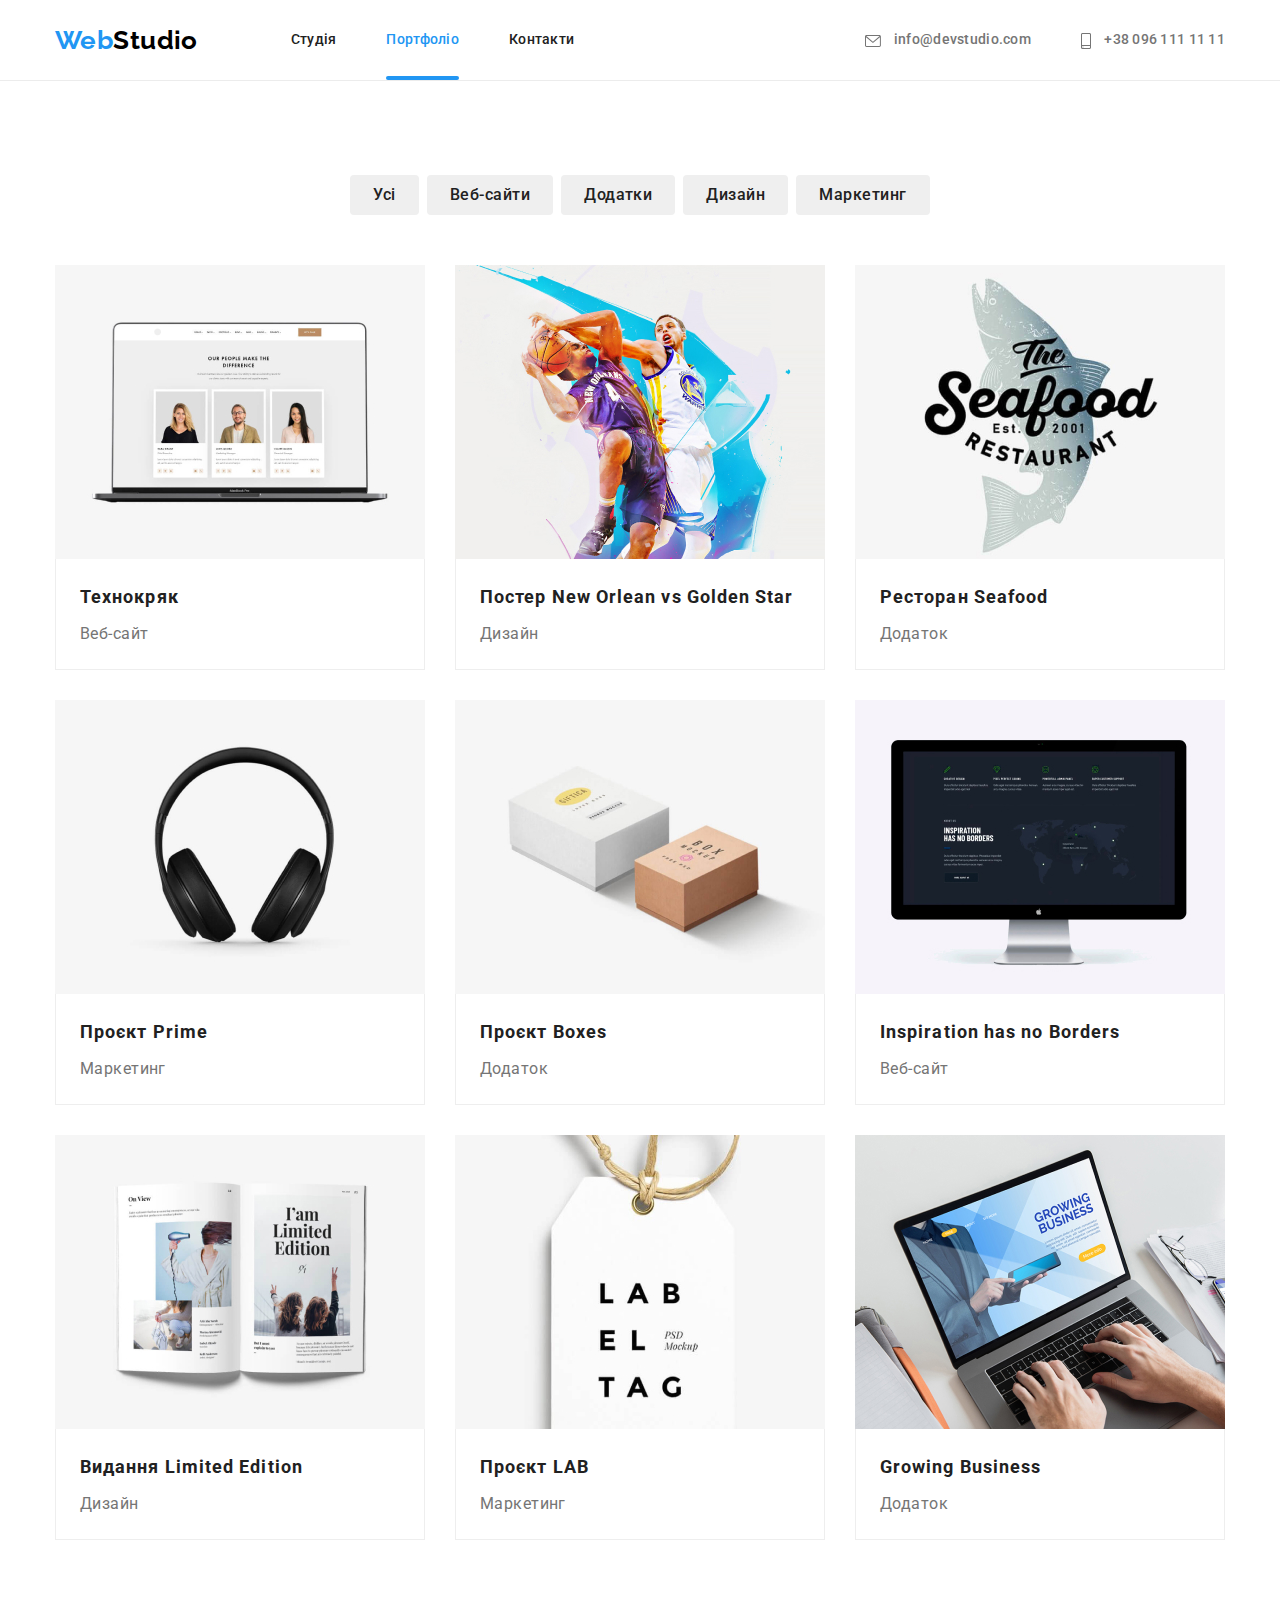
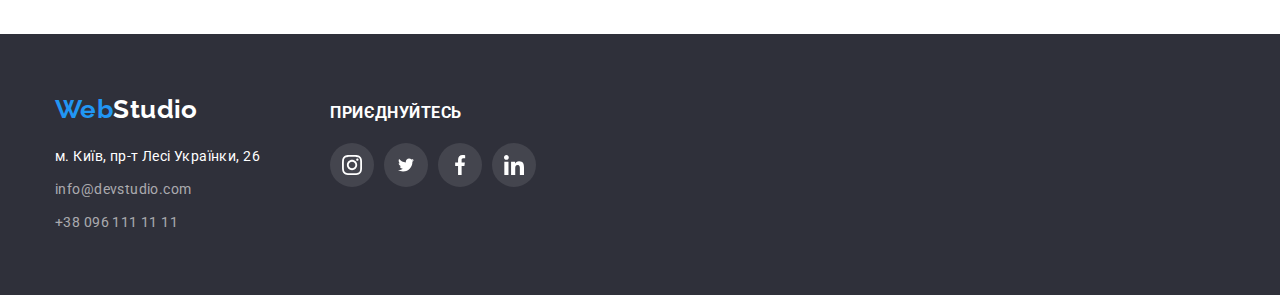
==== portfolio.html @ eaf41393 "add file" ====
<!DOCTYPE html>
<html lang="uk">
  <head>
    <meta charset="UTF-8" />
    <meta http-equiv="X-UA-Compatible" content="IE=edge" />
    <meta name="viewport" content="width=device-width, initial-scale=1.0" />
    <title>Портфоліо</title>
    <link
      href="https://fonts.googleapis.com/css2?family=Raleway:wght@700&family=Roboto:wght@400;500;700;900&display=swap"
      rel="stylesheet"
    />
    <link
      rel="stylesheet"
      href="https://cdnjs.cloudflare.com/ajax/libs/modern-normalize/1.1.0/modern-normalize.min.css"
    />
    <link rel="stylesheet" href="./css/style.css" />
  </head>
  <body>
    <header class="page-header">
      <div class="container main-nav">
        <nav class="nav-main">
          <a href="./index.html" class="logo"
            ><span class="logo-accent">Web</span>Studio</a
          >
          <ul class="site-nav">
            <li class="item"><a href="./index.html" class="link">Студія</a></li>
            <li class="item">
              <a href="" class="link current">Портфоліо</a>
            </li>
            <li class="item"><a href="" class="link">Контакти</a></li>
          </ul>
        </nav>
        <ul class="contact">
          <li class="item">
            <a href="mailto:info@devstudio.com" class="link telephone-mail">
              <svg class="icon-header" width="16" height="12">
                <use href="./images/symbol-defs.svg#icon-email"></use>
              </svg>
              info@devstudio.com</a
            >
          </li>
          <li class="item">
            <a href="tel:+380961111111" class="link telephone-mail">
              <svg class="icon-header" width="10" height="16">
                <use href="./images/symbol-defs.svg#icon-smartphone"></use>
              </svg>
              +38 096 111 11 11</a
            >
          </li>
        </ul>
      </div>
    </header>
    <main>
      <section class="section">
        <div class="container">
          <h1 class="visually-hidden">Портфоліо</h1>
          <ul class="ul-button">
            <li class="work-portf">
              <button type="button" class="filtr-button">Усі</button>
            </li>
            <li class="work-portf">
              <button type="button" class="filtr-button">Веб-сайти</button>
            </li>
            <li class="work-portf">
              <button type="button" class="filtr-button">Додатки</button>
            </li>
            <li class="work-portf">
              <button type="button" class="filtr-button">Дизайн</button>
            </li>
            <li class="work-portf">
              <button type="button" class="filtr-button">Маркетинг</button>
            </li>
          </ul>
          <ul class="ul-portfolio">
            <li class="example">
              <a href="" class="card">
                <div class="example-top-wrap">
                  <img
                    class="example-img"
                    src="./images/portfolio1.jpg"
                    alt="Технокряк"
                    width="370"
                    height="294"
                  />
                  <p class="example-top-text">
                    Ресурс пропонує комплексні пропозиції з різним рівнем
                    функціоналу та сервісів. Все це дозволить відвідувачу
                    отримати вичерпні відомості про компанію чи приватну особу.
                  </p>
                </div>
                <div class="content">
                  <h2 class="title">Технокряк</h2>
                  <p class="text-portf">Веб-сайт</p>
                </div>
              </a>
            </li>
            <li class="example">
              <a href="" class="card">
                <div class="example-top-wrap">
                <img
                  class="example-img"
                  src="./images/portfolio2.jpg"
                  alt="Постер New Orlean vs Golden Star"
                  width="370"
                  height="294"
                />
                <p class="example-top-text">
                  Ресурс пропонує комплексні пропозиції з різним рівнем
                  функціоналу та сервісів. Все це дозволить відвідувачу
                  отримати вичерпні відомості про компанію чи приватну особу.
                </p>
              </div>
                <div class="content">
                  <h2 class="title">Постер New Orlean vs Golden Star</h2>
                  <p class="text-portf">Дизайн</p>
                </div>
              </a>
            </li>
            <li class="example">
              <a href="" class="card">
                <div class="example-top-wrap">
                <img
                  class="example-img"
                  src="./images/portfolio3.jpg"
                  alt="Ресторан Seafood"
                  width="370"
                  height="294"
                />
                <p class="example-top-text">
                  Ресурс пропонує комплексні пропозиції з різним рівнем
                  функціоналу та сервісів. Все це дозволить відвідувачу
                  отримати вичерпні відомості про компанію чи приватну особу.
                </p>
              </div>
                <div class="content">
                  <h2 class="title">Ресторан Seafood</h2>
                  <p class="text-portf">Додаток</p>
                </div>
              </a>
            </li>
            <li class="example">
              <a href="" class="card">
                <div class="example-top-wrap">
                <img
                  class="example-img"
                  src="./images/portfolio4.jpg"
                  alt="Проєкт Prime"
                  width="370"
                  height="294"
                />
                <p class="example-top-text">
                  Ресурс пропонує комплексні пропозиції з різним рівнем
                  функціоналу та сервісів. Все це дозволить відвідувачу
                  отримати вичерпні відомості про компанію чи приватну особу.
                </p>
              </div>
                <div class="content">
                  <h2 class="title">Проєкт Prime</h2>
                  <p class="text-portf">Маркетинг</p>
                </div>
              </a>
            </li>
            <li class="example">
              <a href="" class="card">
                <div class="example-top-wrap">
                <img
                  class="example-img"
                  src="./images/portfolio5.jpg"
                  alt="Проєкт Boxes"
                  width="370"
                  height="294"
                />
                <p class="example-top-text">
                  Ресурс пропонує комплексні пропозиції з різним рівнем
                  функціоналу та сервісів. Все це дозволить відвідувачу
                  отримати вичерпні відомості про компанію чи приватну особу.
                </p>
              </div>
                <div class="content">
                  <h2 class="title">Проєкт Boxes</h2>
                  <p class="text-portf">Додаток</p>
                </div>
              </a>
            </li>
            <li class="example">
              <a href="" class="card">
                <div class="example-top-wrap">
                <img
                  class="example-img"
                  src="./images/portfolio6.jpg"
                  alt="Inspiration has no Borders"
                  width="370"
                  height="294"
                />
                <p class="example-top-text">
                  Ресурс пропонує комплексні пропозиції з різним рівнем
                  функціоналу та сервісів. Все це дозволить відвідувачу
                  отримати вичерпні відомості про компанію чи приватну особу.
                </p>
              </div>
                <div class="content">
                  <h2 class="title">Inspiration has no Borders</h2>
                  <p class="text-portf">Веб-сайт</p>
                </div>
              </a>
            </li>
            <li class="example">
              <a href="" class="card">
                <div class="example-top-wrap">
                <img
                  class="example-img"
                  src="./images/portfolio7.jpg"
                  alt="Видання Limited Edition"
                  width="370"
                  height="294"
                />
                <p class="example-top-text">
                  Ресурс пропонує комплексні пропозиції з різним рівнем
                  функціоналу та сервісів. Все це дозволить відвідувачу
                  отримати вичерпні відомості про компанію чи приватну особу.
                </p>
              </div>
                <div class="content">
                  <h2 class="title">Видання Limited Edition</h2>
                  <p class="text-portf">Дизайн</p>
                </div>
              </a>
            </li>
            <li class="example">
              <a href="" class="card">
                <div class="example-top-wrap">
                <img
                  class="example-img"
                  src="./images/portfolio8.jpg"
                  alt="Проєкт LAB"
                  width="370"
                  height="294"
                />
                <p class="example-top-text">
                  Ресурс пропонує комплексні пропозиції з різним рівнем
                  функціоналу та сервісів. Все це дозволить відвідувачу
                  отримати вичерпні відомості про компанію чи приватну особу.
                </p>
              </div>
                <div class="content">
                  <h2 class="title">Проєкт LAB</h2>
                  <p class="text-portf">Маркетинг</p>
                </div>
              </a>
            </li>
            <li class="example">
              <div class="example-top-wrap">
              <a href="" class="card">
                <img
                  class="example-img"
                  src="./images/portfolio9.jpg"
                  alt="Growing Business"
                  width="370"
                  height="294"
                />
                <p class="example-top-text">
                  Ресурс пропонує комплексні пропозиції з різним рівнем
                  функціоналу та сервісів. Все це дозволить відвідувачу
                  отримати вичерпні відомості про компанію чи приватну особу.
                </p>
              </div>
                <div class="content">
                  <h2 class="title">Growing Business</h2>
                  <p class="text-portf">Додаток</p>
                </div>
              </a>
            </li>
          </ul>
        </div>
      </section>
    </main>
    <footer class="foot-site">
      <div class="container footer">
        <div class="footer-contact">
          <a href="./index.html" class="logo-footer"
            ><span class="logo-accent">Web</span>Studio</a
          >
          <address>
            <ul class="contact-footer">
              <li>
                <a href="" class="linkWhite">м. Київ, пр-т Лесі Українки, 26</a>
              </li>
              <li class="adress footer">
                <a href="mailto:info@devstudio.com" class="link-footer"
                  >info@devstudio.com</a
                >
              </li>
              <li class="adress footer">
                <a href="tel:+380961111111" class="link-footer"
                  >+38 096 111 11 11</a
                >
              </li>
            </ul>
          </address>
        </div>
        <div class="footer-link">
          <h3 class="footer-title">Приєднуйтесь</h3>
          <ul class="footer-social">
            <li class="footer-social-list">
              <a
                href=""
                class="footer-social-item"
                target="_blank"
                rel="noopener noreferrer nofollow"
              >
                <svg class="footer-social-icon" width="20" height="20">
                  <use
                    href="./images/symbol-defs.svg#icon-instagram"
                    class=""
                  ></use>
                </svg>
              </a>
            </li>
            <li class="footer-social-list">
              <a
                href=""
                class="footer-social-item"
                target="_blank"
                rel="noopener noreferrer nofollow"
              >
                <svg class="footer-social-icon" wight="20" height="16">
                  <use href="./images/symbol-defs.svg#icon-twitter-1"></use>
                </svg>
              </a>
            </li>
            <li class="footer-social-list">
              <a
                href=""
                class="footer-social-item"
                target="_blank"
                rel="noopener noreferrer nofollow"
              >
                <svg class="footer-social-icon" wight="10" height="20">
                  <use href="./images/symbol-defs.svg#icon-facebook-1"></use>
                </svg>
              </a>
            </li>
            <li class="footer-social-list">
              <a
                href=""
                class="footer-social-item"
                target="_blank"
                rel="noopener noreferrer nofollow"
              >
                <svg class="footer-social-icon" wight="20" height="20">
                  <use href="./images/symbol-defs.svg#icon-linkedin"></use>
                </svg>
              </a>
            </li>
          </ul>
        </div>
      </div>
    </footer>
  </body>
</html>
---- css/style.css ----
:root {
  --primary-text-color: #212121;
  --title-text-color: #757575;
  --accent-color: #2196f3;
  --primary-white-color: #ffffff;
  --primary-color-logo: #000000;
  --background-color-hero-batton: #188ce8;
  --background-color-hero: #2f303a;
  --border-portfolio: #eeeeee;
  --header-color-border: #ececec;
  --background-color-profess: #f5f4fa;
  --portfolio-background: #f5f5f5;
  --svg-color: #afb1b8;
  --icon-footer-bg: rgba(255, 255, 255, 0.1);
}

body {
  background-color: var(--primary-white-color);
  color: var(--primary-text-color);
  font-family: Roboto, sans-serif;
  font-size: 14px;
  letter-spacing: 0.03em;
}

li {
  list-style-type: none;
  padding-bottom: 0;
  padding-top: 0;
}

ul {
  padding-left: 0;
}

h1,
h2,
h3,
p,
ul {
  margin-top: 0;
  margin-bottom: 0;
}

.page-header {
  border-bottom: 1px solid var(--header-color-border);
}

.container {
  margin-left: auto;
  margin-right: auto;
  max-width: 1200px;
  padding-left: 15px;
  padding-right: 15px;
  /* outline: 2px solid tomato; */
}

.main-nav {
  display: flex;
  align-items: center;
}

.nav-main {
  display: flex;
  align-items: center;
}

.section {
  padding-top: 94px;
  padding-bottom: 94px;
}

.logo {
  margin-right: 93px;
  padding-top: 24px;
  padding-bottom: 24px;

  font-family: "Raleway";
  font-weight: 700;
  font-size: 26px;
  line-height: 1.19;
  color: var(--primary-color-logo);
  text-decoration: none;
}

.logo-accent {
  color: var(--accent-color);
}

/* Site nav */
.contact,
.site-nav {
  display: flex;
  margin-top: 0;
  margin-bottom: 0;
}

.contact {
  margin-left: auto;
}
.site-nav .item + .item,
.contact .item + .item {
  margin-left: 50px;
  /* .site-nav .item:not(:last-child) {
        margin-right: 50px; */
}

.site-nav .link {
  display: block;
  padding-top: 32px;
  padding-bottom: 32px;

  color: var(--primary-text-color);
  font-weight: 500;
  line-height: 1.14;
  letter-spacing: 0.02em;
  text-decoration: none;
  transition: color 250ms cubic-bezier(0.4, 0, 0.2, 1);
}

.site-nav .link:hover,
.site-nav .link:focus {
  color: var(--accent-color);
}

.site-nav .link.current {
  color: var(--accent-color);
  position: relative;
}

.site-nav .current::after {
  position: absolute;
  bottom: 0;
  left: 0;
  width: 100%;
  content: "";
  height: 4px;
  border-radius: 4px;
  background-color: var(--accent-color);
}

.contact .link {
  color: var(--title-text-color);
  font-weight: 500;
  line-height: 1.14;
  letter-spacing: 0.02em;
  text-decoration: none;
  padding-top: 32px;
  padding-bottom: 32px;
  transition: color 250ms cubic-bezier(0.4, 0, 0.2, 1);
}

.contact .link:hover,
.contact .link:focus {
  color: var(--accent-color);
}

.telephone-mail:hover,
.telephone-mail:focus {
  color: var(--accent-color);
}
.icon-header {
  vertical-align: middle;
  fill: currentColor;
  margin-right: 10px;
}
/* Page header */
.page-header {
  background-color: var(--primary-white-color);
}

/* HERO*/
.hero {
  text-align: center;
  padding-top: 200px;
  padding-bottom: 200px;
  background-color: var(--background-color-hero);
}

.overlay {
  max-width: 1600px;
  height: 600px;
  margin-left: auto;
  margin-right: auto;
  background-image: linear-gradient(to right, #2f303a66 0%, #2f303a66 100%),
    url("../images/hero.jpg");
  background-position: center;
}

.hero-title {
  width: 696px;
  margin-bottom: 30px;
  margin-left: auto;
  margin-right: auto;

  color: var(--primary-white-color);
  font-weight: 900;
  font-size: 44px;
  line-height: 1.36;
  letter-spacing: 0.06em;
  text-transform: uppercase;
}

.hero-button {
  display: inline-block;
  border-style: none;
  border-radius: 4px;
  padding: 10px 32px;
  min-width: 216px;

  color: var(--primary-white-color);
  background-color: var(--accent-color);
  font-family: inherit;
  font-weight: 700;
  font-size: 16px;
  line-height: 1.88;
  letter-spacing: 0.06em;
  cursor: pointer;
  box-shadow: 0px 4px 4px rgba(0, 0, 0, 0.15);
  transition: background-color 250ms cubic-bezier(0.4, 0, 0.2, 1);
}

.hero-button:hover,
.hero-button:focus {
  background-color: var(--background-color-hero-batton);
}

/* benefits */
.benefits {
  display: flex;
  flex-wrap: wrap;
  padding-left: 0;
  list-style: none;
}

.benefit {
  width: 270px;
}

.benefits .benefit + .benefit {
  margin-left: 30px;
}
.benefit-blok {
  display: flex;
  justify-content: center;
  align-items: center;
  width: 270px;
  height: 120px;
  border-radius: 4px;
  margin-bottom: 30px;
  background-color: var(--background-color-profess);
}

.benefits-list {
  color: var(--primary-text-color);
  font-size: 14px;
  font-weight: 700;
  line-height: 1.14;
}

.text {
  margin-top: 10px;
  color: var(--title-text-color);
  line-height: 1.71;
}

/* Work end Comanda */
.container-prof {
  display: flex;
}
.container-prof .foto + .foto {
  margin-left: 30px;
}

.section.works {
  padding-top: 0;
}

.section.prof {
  background-color: var(--background-color-profess);
}

.work,
.comanda {
  margin-bottom: 50px;

  font-weight: 700;
  font-size: 36px;
  line-height: 1.17;
  text-align: center;
}

.work-list {
  display: flex;
  font-size: 0;
}
.work-image {
  display: block;
}

.image-link {
  position: relative;
}

.work-title {
  position: absolute;
  display: flex;
  font-weight: 700;
  font-size: 14px;
  line-height: 1.14;
  text-align: center;
  letter-spacing: 0.03em;
  text-transform: uppercase;
  color: var(--primary-white-color);

  width: 100%;
  height: 70px;
  background-image: linear-gradient(rgba(0, 0, 0, 0.5), rgba(0, 0, 0, 0.5));
  justify-content: center;
  align-items: center;
  bottom: 0;
  right: 0;
}

.work-list .image-link + .image-link {
  margin-left: 30px;
}

.about-team {
  padding: 30px 0;
  text-align: center;
}

.comanda-teams {
  display: flex;
}

.comanda-element {
  font-weight: 500;
  font-size: 16px;
  line-height: 1.19;
}

.professional {
  margin-top: 10px;
  color: var(--title-text-color);
  font-size: 16px;
  line-height: 1.19;
}

.foto {
  background-color: var(--primary-white-color);
  box-shadow: 0px 1px 3px rgba(0, 0, 0, 0.12), 0px 1px 1px rgba(0, 0, 0, 0.14),
    0px 2px 1px rgba(0, 0, 0, 0.2);
  border-radius: 0px 0px 4px 4px;
}
.social {
  display: flex;
  padding: 0;
  margin-right: 32px;
  margin-left: 32px;
  list-style: none;
  margin-top: 16px;
}

.social-item {
  display: flex;
  width: 44px;
  height: 44px;
  color: var(--svg-color);
  border-radius: 50%;
  justify-content: center;
  align-items: center;
  transition: color 250ms cubic-bezier(0.4, 0, 0.2, 1),
    background-color 250ms cubic-bezier(0.4, 0, 0.2, 1);
}

.social-icon {
  fill: currentColor;
}

.social-item:hover,
.social-item:focus {
  color: var(--primary-white-color);
  background-color: var(--accent-color);
}

.social .social-list + .social-list {
  margin-left: 10px;
}

.clients {
  margin-bottom: 50px;
  font-weight: 700;
  font-size: 36px;
  line-height: 1.17;
  text-align: center;
}

.clients-list {
  display: flex;
  flex-wrap: wrap;
  margin: 0;
  padding: 0;
  list-style: none;
}

.clients-item:not(:last-child) {
  margin-right: 30px;
}

.clients-item {
  width: 170px;
  height: 92px;
  justify-content: center;
}
.clients-link {
  display: inline-flex;
  width: 170px;
  height: 92px;
  color: var(--svg-color);
  border: 1px solid var(--svg-color);
  border-radius: 4px;
  align-items: center;
  justify-content: center;
  transition: color 250ms cubic-bezier(0.4, 0, 0.2, 1),
    background-color 250ms cubic-bezier(0.4, 0, 0.2, 1);
}
.client-icon {
  fill: currentColor;
}
.clients-link:hover,
.clients-link:focus {
  border: 1px solid var(--accent-color);
  color: var(--accent-color);
}
/* Footer */
.foot-site {
  background-color: var(--background-color-hero);
  padding-top: 60px;
  padding-bottom: 60px;
}

.logo-footer {
  display: block;
  margin-bottom: 20px;

  font-family: "Raleway";
  font-weight: 700;
  font-size: 26px;
  line-height: 1.19;
  color: var(--primary-white-color);
  text-decoration: none;
}

.contact-footer .linkWhite {
  color: var(--primary-white-color);
  text-decoration: none;
  font-size: 14px;
  font-style: normal;
  line-height: 1.71;
  transition: color 250ms cubic-bezier(0.4, 0, 0.2, 1);
}

.contact-footer .link-footer:hover,
.contact-footer .link-footer:focus {
  color: var(--accent-color);
}

.link-footer {
  display: block;
  color: rgba(255, 255, 255, 0.6);
  font-size: 14px;
  line-height: 1.71;
  font-style: normal;
  text-decoration: none;
  display: block;
  margin-top: 9px;
  transition: color 250ms cubic-bezier(0.4, 0, 0.2, 1);
}
.contact-footer .linkWhite:hover,
.contact-footer .linkWhite:focus {
  color: var(--accent-color);
}

.footer-social {
  display: flex;
  padding: 0;
  list-style: none;
  margin-top: 16px;
}

.footer-social-item {
  display: flex;
  width: 44px;
  height: 44px;
  color: var(--primary-white-color);
  background-color: var(--icon-footer-bg);
  border-radius: 50%;
  justify-content: center;
  align-items: center;
  transition: background-color 250ms cubic-bezier(0.4, 0, 0.2, 1);
}

.footer-social-icon {
  fill: currentColor;
}

.footer-social-item:hover,
.footer-social-item:focus {
  background-color: var(--accent-color);
}

.footer-social .footer-social-list + .footer-social-list {
  margin-left: 10px;
}

.footer-title {
  color: var(--primary-white-color);
  font-weight: 700;
  letter-spacing: 0.03em;
  font-family: inherit;
  margin-bottom: 20px;
  text-transform: uppercase;
}

.container.footer {
  display: flex;
  align-items: baseline;
}

.footer-link {
  margin-left: 70px;
}

/* PORTFOLIO */
.content .title {
  margin-top: 0px;
  margin-bottom: 4px;

  color: var(--primary-text-color);
  font-weight: 700;
  font-size: 18px;
  line-height: 2;
  letter-spacing: 0.06em;
  text-decoration: none;
}

.text-portf {
  margin-top: 0;
  margin-bottom: 0px;

  color: var(--title-text-color);
  font-size: 16px;
  line-height: 1.88;
  text-decoration: none;
}

.filtr-button {
  border-radius: 4px;
  border-style: none;
  padding: 6px 22px;

  color: var(--primary-text-color);
  font-weight: 500;
  font-size: 16px;
  line-height: 1.62;
  text-align: center;
  letter-spacing: 0.03em;
  font-family: inherit;
  cursor: pointer;
  border: 1px solid transparent;
  transition: color 250ms cubic-bezier(0.4, 0, 0.2, 1),
    background-color 250ms cubic-bezier(0.4, 0, 0.2, 1),
    box-shadow 250ms cubic-bezier(0.4, 0, 0.2, 1);
}

.filtr-button:hover,
.filtr-button:focus {
  color: var(--primary-white-color);
  background-color: var(--accent-color);
  box-shadow: 0px 3px 1px rgba(0, 0, 0, 0.1), 0px 1px 2px rgba(0, 0, 0, 0.08),
    0px 2px 2px rgba(0, 0, 0, 0.12);
}

.work-portf {
  padding-bottom: 0;
}
.card {
  display: block;
  text-decoration: none;
  transition: box-shadow 250ms cubic-bezier(0.4, 0, 0.2, 1);
}
.card:hover,
.card:focus {
  box-shadow: 1px 4px 6px rgba(0, 0, 0, 0.16), 0px 4px 4px rgba(0, 0, 0, 0.06),
    0px 1px 1px rgba(0, 0, 0, 0.12);
}

.card.text-portf {
  margin-top: 4px;
  transition: transform 250ms cubic-bezier(0.4, 0, 0.2, 1);
}
.example:hover .example-top-text {
  transform: translateY(0);
}

.example-top-wrap {
  position: relative;
  overflow: hidden;
}

.example-top-text {
  position: absolute;
  top: 0;
  color: var(--primary-white-color);
  font-size: 18px;
  line-height: 1.56;
  letter-spacing: 0.03em;

  background-color: rgba(33, 150, 243, 0.9);
  padding: 40px;
  height: 100%;
  transform: translateY(100%);
  transition: transform 300ms ease;
  overflow: auto;
}

.ul-button {
  display: flex;
  flex-wrap: wrap;
  justify-content: center;
  gap: 8px;
  margin-top: 0;
  margin-bottom: 50px;
  padding-left: 0;
  list-style: none;
}

.ul-portfolio {
  display: flex;
  flex-wrap: wrap;
  margin-top: 0;
  margin-bottom: 0;
  padding-left: 0;
  list-style: none;
}

.example {
  margin-right: 30px;
  margin-bottom: 30px;
}

.example:nth-child(3n) {
  margin-right: 0;
}

.example:nth-last-child(-n + 3) {
  margin-bottom: 0;
}

.example-img {
  display: block;
  max-width: 100%;
  height: auto;
}
.content {
  border: 1px solid var(--border-portfolio);
  padding: 20px 24px;
  border-top: none;
}

.visually-hidden {
  position: absolute;
  white-space: nowrap;
  width: 1px;
  height: 1px;
  overflow: hidden;
  border: 0;
  padding: 0;
  clip: rect(0 0 0 0);
  clip-path: inset(50%);
  margin: -1px;
}
.backdrop {
  position: fixed;
  top: 0;
  left: 0;
  width: 100%;
  height: 100%;
  background-color: rgba(0, 0, 0, 0.5);
  transition: opacity 300ms linear, visibility 300ms linear;
}

.modal {
  height: 581px;
  width: 528px;
  background-color: #ffffff;
  position: absolute;
  top: 50%;
  left: 50%;
  transform: translate(-50%, -50%) scaleX(1) rotate(0);
  transition: transform 300ms linear;
}

.backdrop.is-hidden .modal {
  transform: translate(-50%, 0%) scaleX(0) rotate(-45deg);
}

.backdrop.is-hidden {
  visibility: hidden;
  opacity: 0;
  pointer-events: none;
}

.close-btn {
  position: absolute;
  top: 8px;
  right: 8px;
  border: 1px solid rgba(0, 0, 0, 0.2);
  border-radius: 50%;
  background-color: transparent;
  height: 30px;
  width: 30px;
  display: flex;
  align-items: center;
  justify-content: center;
  cursor: pointer;
}
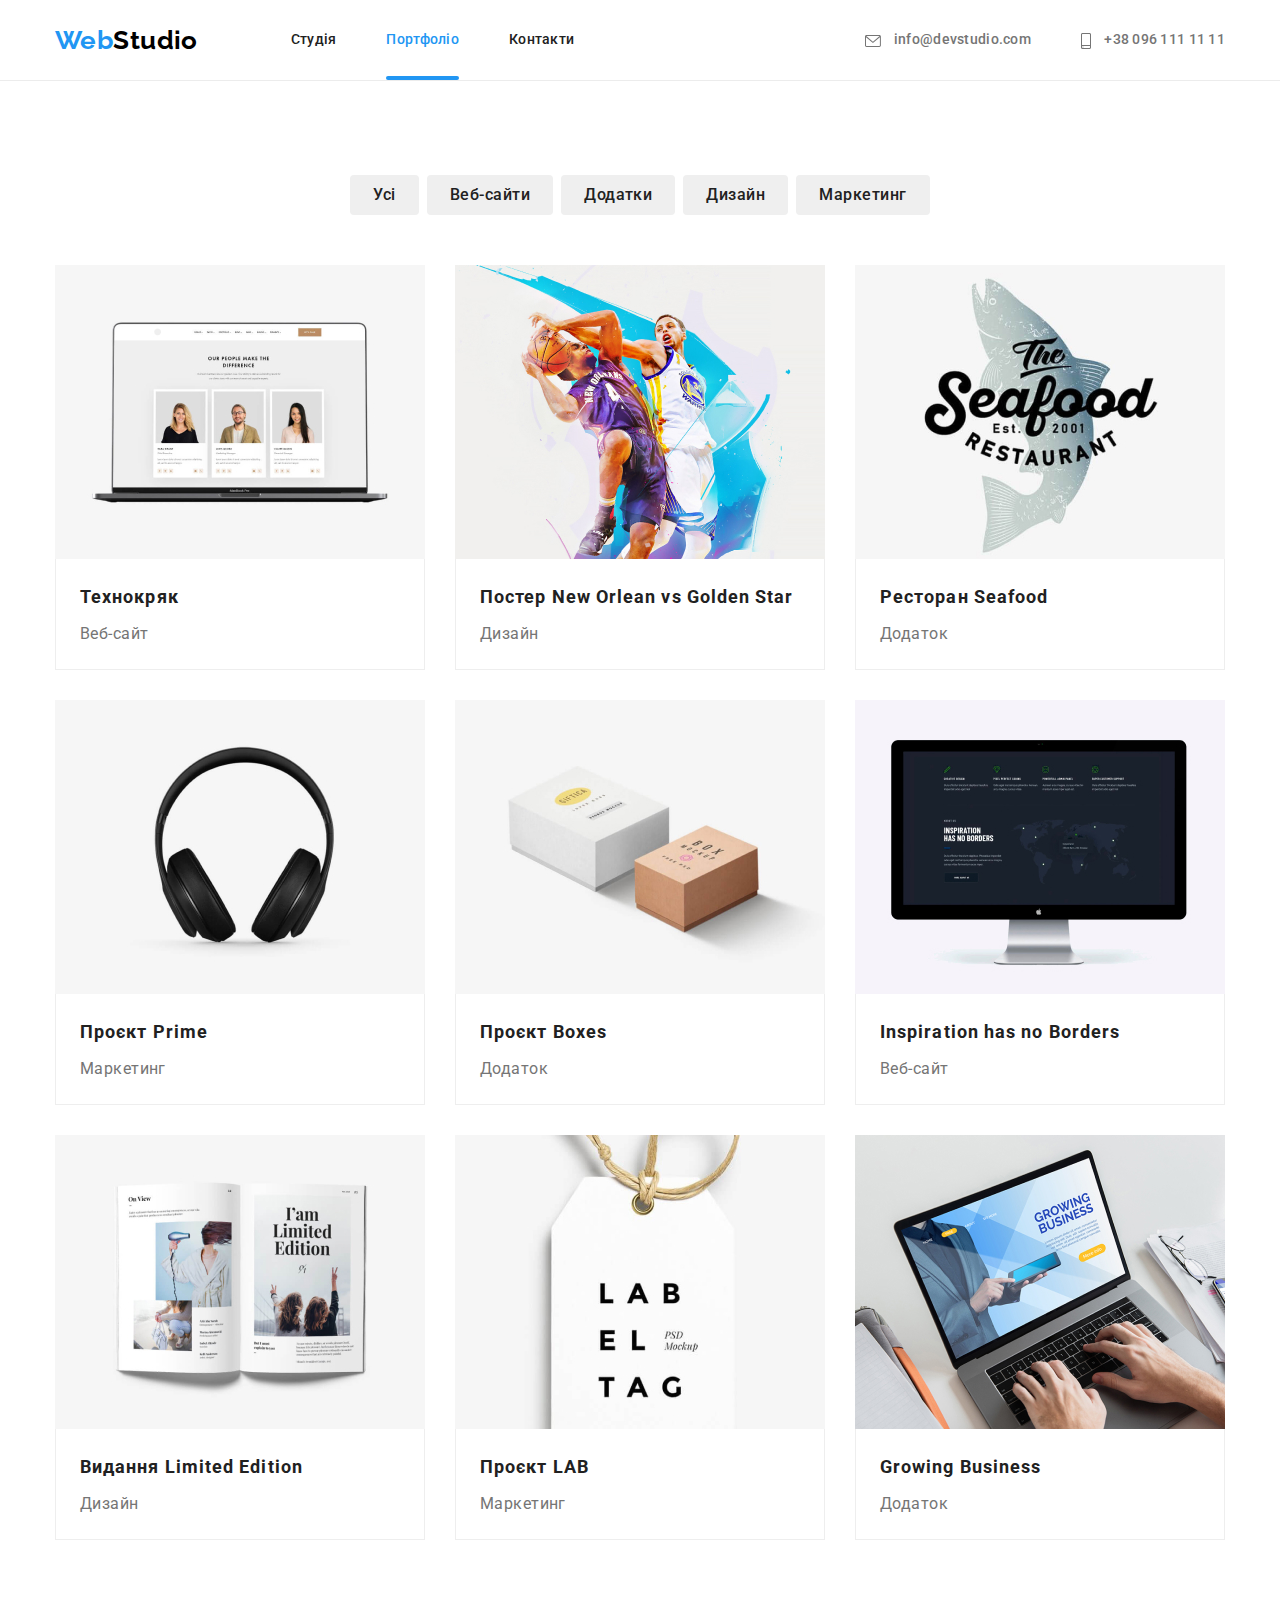
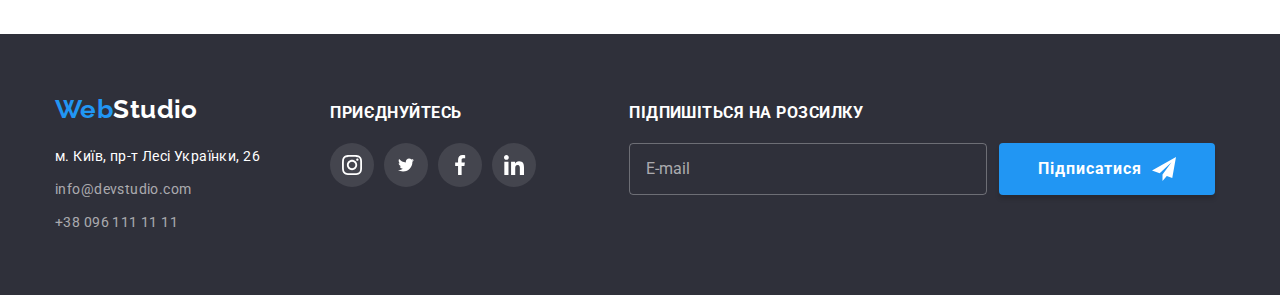
==== commit afbf9415: "add form" ====
--- a/portfolio.html
+++ b/portfolio.html
@@ -97,19 +97,19 @@
             <li class="example">
               <a href="" class="card">
                 <div class="example-top-wrap">
-                <img
-                  class="example-img"
-                  src="./images/portfolio2.jpg"
-                  alt="Постер New Orlean vs Golden Star"
-                  width="370"
-                  height="294"
-                />
-                <p class="example-top-text">
-                  Ресурс пропонує комплексні пропозиції з різним рівнем
-                  функціоналу та сервісів. Все це дозволить відвідувачу
-                  отримати вичерпні відомості про компанію чи приватну особу.
-                </p>
-              </div>
+                  <img
+                    class="example-img"
+                    src="./images/portfolio2.jpg"
+                    alt="Постер New Orlean vs Golden Star"
+                    width="370"
+                    height="294"
+                  />
+                  <p class="example-top-text">
+                    Ресурс пропонує комплексні пропозиції з різним рівнем
+                    функціоналу та сервісів. Все це дозволить відвідувачу
+                    отримати вичерпні відомості про компанію чи приватну особу.
+                  </p>
+                </div>
                 <div class="content">
                   <h2 class="title">Постер New Orlean vs Golden Star</h2>
                   <p class="text-portf">Дизайн</p>
@@ -119,19 +119,19 @@
             <li class="example">
               <a href="" class="card">
                 <div class="example-top-wrap">
-                <img
-                  class="example-img"
-                  src="./images/portfolio3.jpg"
-                  alt="Ресторан Seafood"
-                  width="370"
-                  height="294"
-                />
-                <p class="example-top-text">
-                  Ресурс пропонує комплексні пропозиції з різним рівнем
-                  функціоналу та сервісів. Все це дозволить відвідувачу
-                  отримати вичерпні відомості про компанію чи приватну особу.
-                </p>
-              </div>
+                  <img
+                    class="example-img"
+                    src="./images/portfolio3.jpg"
+                    alt="Ресторан Seafood"
+                    width="370"
+                    height="294"
+                  />
+                  <p class="example-top-text">
+                    Ресурс пропонує комплексні пропозиції з різним рівнем
+                    функціоналу та сервісів. Все це дозволить відвідувачу
+                    отримати вичерпні відомості про компанію чи приватну особу.
+                  </p>
+                </div>
                 <div class="content">
                   <h2 class="title">Ресторан Seafood</h2>
                   <p class="text-portf">Додаток</p>
@@ -141,19 +141,19 @@
             <li class="example">
               <a href="" class="card">
                 <div class="example-top-wrap">
-                <img
-                  class="example-img"
-                  src="./images/portfolio4.jpg"
-                  alt="Проєкт Prime"
-                  width="370"
-                  height="294"
-                />
-                <p class="example-top-text">
-                  Ресурс пропонує комплексні пропозиції з різним рівнем
-                  функціоналу та сервісів. Все це дозволить відвідувачу
-                  отримати вичерпні відомості про компанію чи приватну особу.
-                </p>
-              </div>
+                  <img
+                    class="example-img"
+                    src="./images/portfolio4.jpg"
+                    alt="Проєкт Prime"
+                    width="370"
+                    height="294"
+                  />
+                  <p class="example-top-text">
+                    Ресурс пропонує комплексні пропозиції з різним рівнем
+                    функціоналу та сервісів. Все це дозволить відвідувачу
+                    отримати вичерпні відомості про компанію чи приватну особу.
+                  </p>
+                </div>
                 <div class="content">
                   <h2 class="title">Проєкт Prime</h2>
                   <p class="text-portf">Маркетинг</p>
@@ -163,19 +163,19 @@
             <li class="example">
               <a href="" class="card">
                 <div class="example-top-wrap">
-                <img
-                  class="example-img"
-                  src="./images/portfolio5.jpg"
-                  alt="Проєкт Boxes"
-                  width="370"
-                  height="294"
-                />
-                <p class="example-top-text">
-                  Ресурс пропонує комплексні пропозиції з різним рівнем
-                  функціоналу та сервісів. Все це дозволить відвідувачу
-                  отримати вичерпні відомості про компанію чи приватну особу.
-                </p>
-              </div>
+                  <img
+                    class="example-img"
+                    src="./images/portfolio5.jpg"
+                    alt="Проєкт Boxes"
+                    width="370"
+                    height="294"
+                  />
+                  <p class="example-top-text">
+                    Ресурс пропонує комплексні пропозиції з різним рівнем
+                    функціоналу та сервісів. Все це дозволить відвідувачу
+                    отримати вичерпні відомості про компанію чи приватну особу.
+                  </p>
+                </div>
                 <div class="content">
                   <h2 class="title">Проєкт Boxes</h2>
                   <p class="text-portf">Додаток</p>
@@ -185,19 +185,19 @@
             <li class="example">
               <a href="" class="card">
                 <div class="example-top-wrap">
-                <img
-                  class="example-img"
-                  src="./images/portfolio6.jpg"
-                  alt="Inspiration has no Borders"
-                  width="370"
-                  height="294"
-                />
-                <p class="example-top-text">
-                  Ресурс пропонує комплексні пропозиції з різним рівнем
-                  функціоналу та сервісів. Все це дозволить відвідувачу
-                  отримати вичерпні відомості про компанію чи приватну особу.
-                </p>
-              </div>
+                  <img
+                    class="example-img"
+                    src="./images/portfolio6.jpg"
+                    alt="Inspiration has no Borders"
+                    width="370"
+                    height="294"
+                  />
+                  <p class="example-top-text">
+                    Ресурс пропонує комплексні пропозиції з різним рівнем
+                    функціоналу та сервісів. Все це дозволить відвідувачу
+                    отримати вичерпні відомості про компанію чи приватну особу.
+                  </p>
+                </div>
                 <div class="content">
                   <h2 class="title">Inspiration has no Borders</h2>
                   <p class="text-portf">Веб-сайт</p>
@@ -207,19 +207,19 @@
             <li class="example">
               <a href="" class="card">
                 <div class="example-top-wrap">
-                <img
-                  class="example-img"
-                  src="./images/portfolio7.jpg"
-                  alt="Видання Limited Edition"
-                  width="370"
-                  height="294"
-                />
-                <p class="example-top-text">
-                  Ресурс пропонує комплексні пропозиції з різним рівнем
-                  функціоналу та сервісів. Все це дозволить відвідувачу
-                  отримати вичерпні відомості про компанію чи приватну особу.
-                </p>
-              </div>
+                  <img
+                    class="example-img"
+                    src="./images/portfolio7.jpg"
+                    alt="Видання Limited Edition"
+                    width="370"
+                    height="294"
+                  />
+                  <p class="example-top-text">
+                    Ресурс пропонує комплексні пропозиції з різним рівнем
+                    функціоналу та сервісів. Все це дозволить відвідувачу
+                    отримати вичерпні відомості про компанію чи приватну особу.
+                  </p>
+                </div>
                 <div class="content">
                   <h2 class="title">Видання Limited Edition</h2>
                   <p class="text-portf">Дизайн</p>
@@ -229,19 +229,19 @@
             <li class="example">
               <a href="" class="card">
                 <div class="example-top-wrap">
-                <img
-                  class="example-img"
-                  src="./images/portfolio8.jpg"
-                  alt="Проєкт LAB"
-                  width="370"
-                  height="294"
-                />
-                <p class="example-top-text">
-                  Ресурс пропонує комплексні пропозиції з різним рівнем
-                  функціоналу та сервісів. Все це дозволить відвідувачу
-                  отримати вичерпні відомості про компанію чи приватну особу.
-                </p>
-              </div>
+                  <img
+                    class="example-img"
+                    src="./images/portfolio8.jpg"
+                    alt="Проєкт LAB"
+                    width="370"
+                    height="294"
+                  />
+                  <p class="example-top-text">
+                    Ресурс пропонує комплексні пропозиції з різним рівнем
+                    функціоналу та сервісів. Все це дозволить відвідувачу
+                    отримати вичерпні відомості про компанію чи приватну особу.
+                  </p>
+                </div>
                 <div class="content">
                   <h2 class="title">Проєкт LAB</h2>
                   <p class="text-portf">Маркетинг</p>
@@ -250,25 +250,25 @@
             </li>
             <li class="example">
               <div class="example-top-wrap">
-              <a href="" class="card">
-                <img
-                  class="example-img"
-                  src="./images/portfolio9.jpg"
-                  alt="Growing Business"
-                  width="370"
-                  height="294"
-                />
-                <p class="example-top-text">
-                  Ресурс пропонує комплексні пропозиції з різним рівнем
-                  функціоналу та сервісів. Все це дозволить відвідувачу
-                  отримати вичерпні відомості про компанію чи приватну особу.
-                </p>
+                <a href="" class="card">
+                  <img
+                    class="example-img"
+                    src="./images/portfolio9.jpg"
+                    alt="Growing Business"
+                    width="370"
+                    height="294"
+                  />
+                  <p class="example-top-text">
+                    Ресурс пропонує комплексні пропозиції з різним рівнем
+                    функціоналу та сервісів. Все це дозволить відвідувачу
+                    отримати вичерпні відомості про компанію чи приватну особу.
+                  </p>
+                </a>
               </div>
-                <div class="content">
-                  <h2 class="title">Growing Business</h2>
-                  <p class="text-portf">Додаток</p>
-                </div>
-              </a>
+              <div class="content">
+                <h2 class="title">Growing Business</h2>
+                <p class="text-portf">Додаток</p>
+              </div>
             </li>
           </ul>
         </div>
@@ -323,7 +323,7 @@
                 target="_blank"
                 rel="noopener noreferrer nofollow"
               >
-                <svg class="footer-social-icon" wight="20" height="16">
+                <svg class="footer-social-icon" wigth="20" height="16">
                   <use href="./images/symbol-defs.svg#icon-twitter-1"></use>
                 </svg>
               </a>
@@ -335,7 +335,7 @@
                 target="_blank"
                 rel="noopener noreferrer nofollow"
               >
-                <svg class="footer-social-icon" wight="10" height="20">
+                <svg class="footer-social-icon" wigth="10" height="20">
                   <use href="./images/symbol-defs.svg#icon-facebook-1"></use>
                 </svg>
               </a>
@@ -347,12 +347,29 @@
                 target="_blank"
                 rel="noopener noreferrer nofollow"
               >
-                <svg class="footer-social-icon" wight="20" height="20">
+                <svg class="footer-social-icon" wigth="20" height="20">
                   <use href="./images/symbol-defs.svg#icon-linkedin"></use>
                 </svg>
               </a>
             </li>
           </ul>
+        </div>
+        <div class="subscription">
+          <h3 class="footer-title">Підпишіться на розсилку</h3>
+          <div class="subscription-list">
+            <label
+              ><input
+                type="text"
+                class="subscription-input"
+                placeholder="E-mail"
+            /></label>
+            <button type="submit" class="hero-button subscription-btn">
+              Підписатися
+              <svg class="send-icon" width="24" height="24">
+                <use href="./images/symbol-defs.svg#icon-icon-send"></use>
+              </svg>
+            </button>
+          </div>
         </div>
       </div>
     </footer>
--- a/css/style.css
+++ b/css/style.css
@@ -698,6 +698,7 @@
   position: absolute;
   top: 50%;
   left: 50%;
+  padding: 40px;
   transform: translate(-50%, -50%) scaleX(1) rotate(0);
   transition: transform 300ms linear;
 }
@@ -725,4 +726,160 @@
   align-items: center;
   justify-content: center;
   cursor: pointer;
-}
+  transition: fill 250ms cubic-bezier(0.4, 0, 0.2, 1)
+}
+.close-btn:hover,
+.close-btn:focus {
+  fill: var(--accent-color);
+}
+
+.modal-title {
+  margin-bottom: 15px;
+  font-weight: 700;
+font-size: 20px;
+line-height: 1.15;
+text-align: center;
+letter-spacing: 0.03em;
+color: var(--primary-text-color);
+}
+
+.input-wrap {
+  position: relative;
+}
+
+.input-icon {
+  position: absolute;
+  left: 12px;
+  top: 50%;
+  transform: translateY(-50%);
+}
+
+.modal-label {
+  display: block;
+  font-size: 12px;
+line-height: 1.17;
+letter-spacing: 0.01em;
+color: #757575;
+padding-bottom: 4px;
+}
+
+.modal-input {
+  width: 100%;
+  height: 40px;
+  border: 1px solid rgba(33, 33, 33, 0.2);
+  border-radius: 4px;
+  outline: transparent;
+  font-size: 14px;
+  color: #828fca;
+  padding-bottom: 0;
+  padding-left: 30px;
+  transition: border 250ms cubic-bezier(0.4, 0, 0.2, 1);
+}
+
+.modal-input:focus {
+  border: 1px solid var(--accent-color);
+}
+.modal-input:focus + .input-icon {
+fill: var(--accent-color);
+}
+
+
+.modal-field {
+  margin-bottom: 10px;
+}
+
+.modal-text {
+  width: 100%;
+  height: 120px;
+  border: 1px solid rgba(33, 33, 33, 0.2);
+  border-radius: 5px;
+  outline: transparent;
+  font-size: 14px;
+
+  padding: 12px 16px;
+  resize: none;
+  transition: border 250ms cubic-bezier(0.4, 0, 0.2, 1);
+}
+
+.modal-text:focus {
+  border: 1px solid var(--accent-color);
+}
+
+.modal-text::placeholder {
+  color: rgba(117, 117, 117, 0.5);
+}
+
+.modal-btn {
+  display: block;
+  margin: auto;
+  margin-top: 30px;
+  margin-bottom: 0;
+}
+.privacy-link{
+margin-left: 4px;
+}
+.check-text {
+  font-size: 14px;
+  color: #5a5d6b;
+  display: flex;
+  margin-top: 20px;
+}
+.check-text span {
+  width: 16px;
+  height: 15px;
+  border: 1px solid  #212121;;
+  border-radius: 3px;
+  margin-right: 5px;
+  display: flex;
+  align-items: center;
+  justify-content: center;
+  fill: transparent;
+}
+
+.input-check:checked + .check-text span {
+  background-color: var(--accent-color);
+  border: transparent;
+  fill: var(--primary-white-color);
+}
+
+.input-check:focus + .check-text span {
+  border-color: var(--accent-color);
+}
+
+.send-icon {
+margin-left: 10px;
+}
+
+.subscription {
+  margin-left: 93px;
+}
+
+.subscription-list{
+display: flex;
+justify-content: space-between;
+}
+
+.subscription-input {
+  width: 358px;
+  padding-top: 15px;
+  padding-bottom: 15px;
+  padding-left: 16px;
+  margin-right: 12px;
+  border: 1px solid rgba(255, 255, 255, 0.3);
+  border-radius: 4px;
+  font-weight: 400;
+  font-family: 'Roboto';
+font-size: 16px;
+line-height: 1.25;
+background-color: transparent;
+}
+
+.subscription-input::placeholder {
+  color: rgba(255, 255, 255, 0.6);;
+}
+
+.subscription-btn {
+  display: inline-flex;
+  justify-content: center;
+  align-items: center;
+}